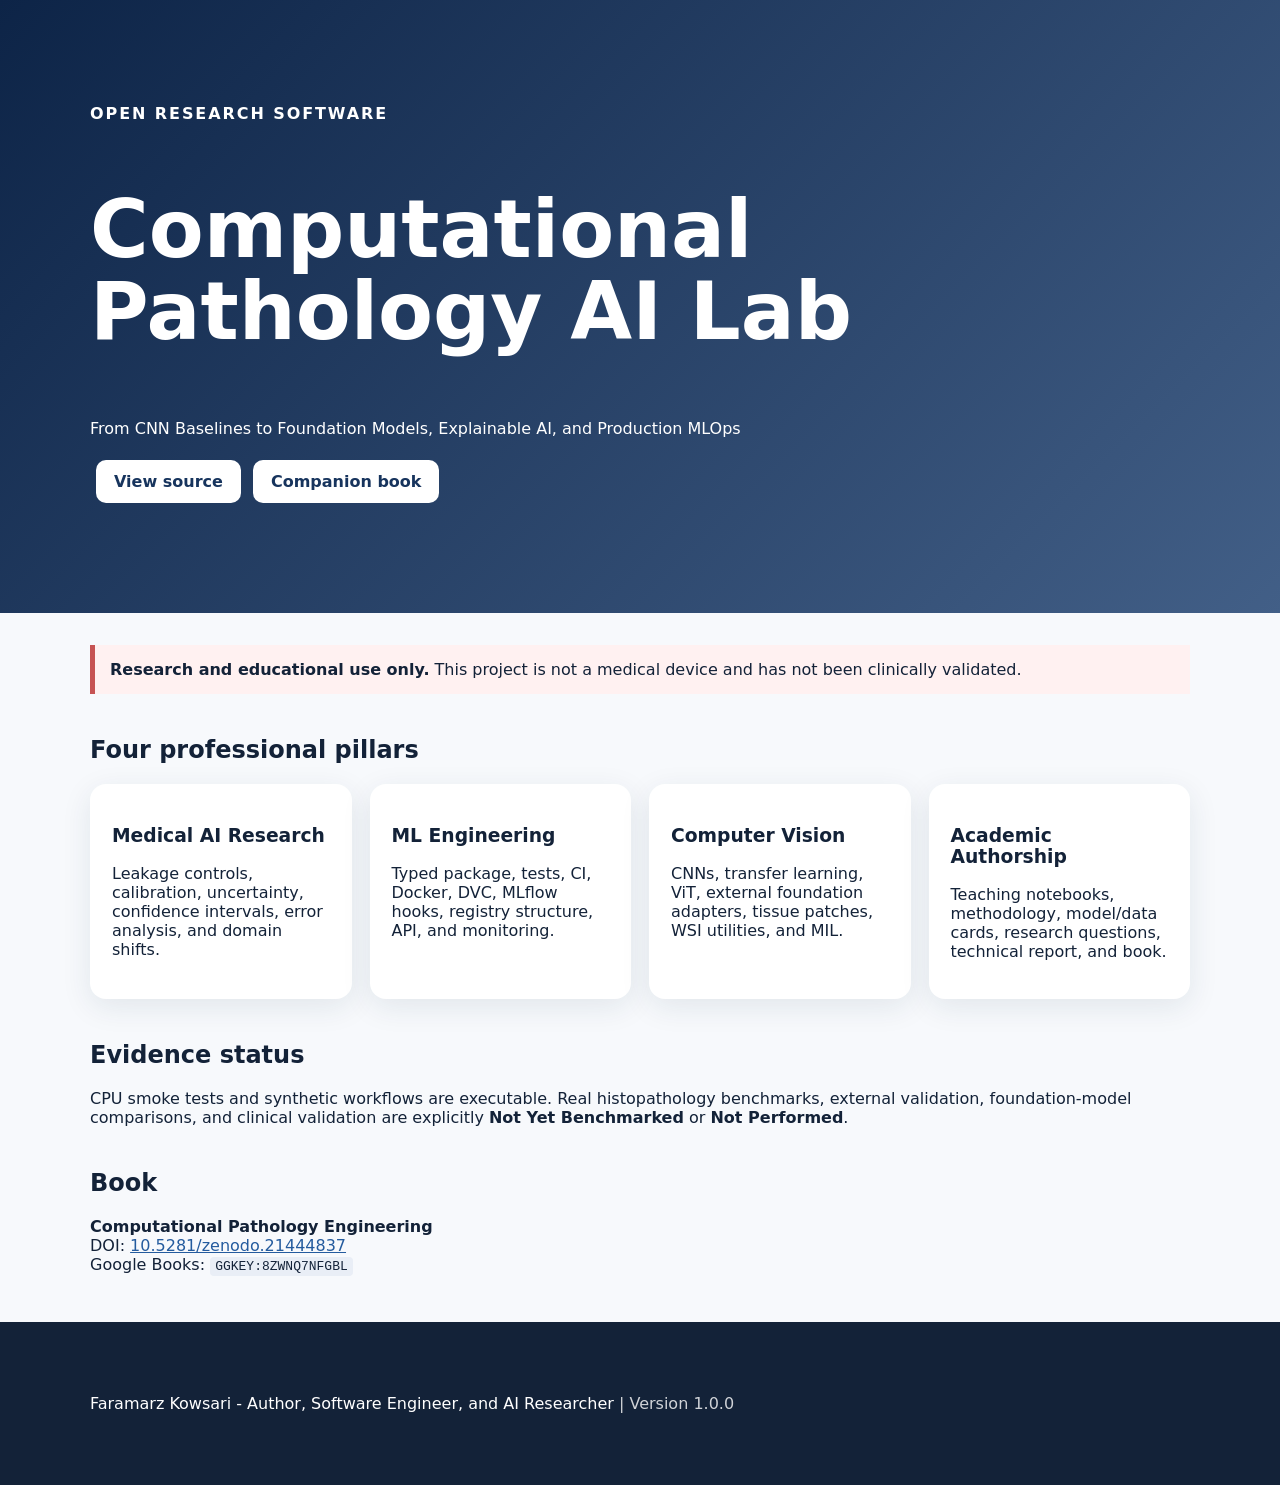
==== index.html @ 9e193495 "Transform project into Computational Pathology AI Lab v1.0.0 Rebuild the original CU Boulder cancer " ====
<!doctype html><html lang="en"><head>
<meta charset="utf-8"><meta name="viewport" content="width=device-width,initial-scale=1">
<title>Computational Pathology AI Lab | Faramarz Kowsari</title>
<meta name="description" content="Production-oriented computational pathology research platform: CNNs, transformers, foundation adapters, whole-slide MIL, explainable AI, uncertainty, MLOps, API, and academic documentation.">
<link rel="canonical" href="https://FaramarzKowsari.github.io/computational-pathology-ai-lab/">
<meta property="og:title" content="Computational Pathology AI Lab"><meta property="og:description" content="From CNN baselines to foundation models, explainable AI, and production MLOps."><meta property="og:type" content="website"><meta property="og:url" content="https://FaramarzKowsari.github.io/computational-pathology-ai-lab/"><meta property="og:image" content="https://FaramarzKowsari.github.io/computational-pathology-ai-lab/assets/social-preview.png">
<meta name="twitter:card" content="summary_large_image"><meta name="twitter:title" content="Computational Pathology AI Lab"><meta name="twitter:description" content="Research, engineering, computer vision, MLOps, and technical authorship in one reproducible platform.">
<link rel="stylesheet" href="style.css">
<script type="application/ld+json">{
"@context":"https://schema.org","@type":"SoftwareSourceCode","name":"Computational Pathology AI Lab","description":"Production-oriented computational pathology research platform for cancer detection, explainable AI, uncertainty, whole-slide learning, and MLOps.","codeRepository":"https://github.com/FaramarzKowsari/computational-pathology-ai-lab","programmingLanguage":"Python","license":"https://opensource.org/licenses/MIT","version":"1.0.0","author":{"@type":"Person","name":"Faramarz Kowsari","sameAs":["https://orcid.org/0000-0003-1692-0453","https://github.com/FaramarzKowsari","https://www.linkedin.com/in/faramarzkowsari/"]},"isBasedOn":{"@type":"CreativeWork","name":"Deep Learning Cancer Detection - University of Colorado Boulder project"},"citation":{"@type":"Book","name":"Computational Pathology Engineering","identifier":["https://doi.org/10.5281/zenodo.21444837","GGKEY:8ZWNQ7NFGBL"]}}
</script>
<script type="application/ld+json">{"@context":"https://schema.org","@type":"Book","name":"Computational Pathology Engineering","alternativeHeadline":"From Histology Patches and CNNs to Whole-Slide Foundation Models, Explainable AI, and Production MLOps","author":{"@type":"Person","name":"Faramarz Kowsari"},"identifier":["https://doi.org/10.5281/zenodo.21444837","GGKEY:8ZWNQ7NFGBL"],"url":"book.html"}</script>
</head><body>
<section class="hero"><div class="wrap"><div class="eyebrow">Open research software</div><h1>Computational Pathology AI Lab</h1><p>From CNN Baselines to Foundation Models, Explainable AI, and Production MLOps</p><a class="button" href="https://github.com/FaramarzKowsari/computational-pathology-ai-lab">View source</a><a class="button" href="book.html">Companion book</a></div></section>
<main class="wrap"><div class="notice"><strong>Research and educational use only.</strong> This project is not a medical device and has not been clinically validated.</div>
<h2>Four professional pillars</h2><div class="grid"><div class="card"><h3>Medical AI Research</h3><p>Leakage controls, calibration, uncertainty, confidence intervals, error analysis, and domain shifts.</p></div><div class="card"><h3>ML Engineering</h3><p>Typed package, tests, CI, Docker, DVC, MLflow hooks, registry structure, API, and monitoring.</p></div><div class="card"><h3>Computer Vision</h3><p>CNNs, transfer learning, ViT, external foundation adapters, tissue patches, WSI utilities, and MIL.</p></div><div class="card"><h3>Academic Authorship</h3><p>Teaching notebooks, methodology, model/data cards, research questions, technical report, and book.</p></div></div>
<h2>Evidence status</h2><p>CPU smoke tests and synthetic workflows are executable. Real histopathology benchmarks, external validation, foundation-model comparisons, and clinical validation are explicitly <strong>Not Yet Benchmarked</strong> or <strong>Not Performed</strong>.</p>
<h2>Book</h2><p><strong>Computational Pathology Engineering</strong><br>DOI: <a href="https://doi.org/10.5281/zenodo.21444837">10.5281/zenodo.21444837</a><br>Google Books: <code>GGKEY:8ZWNQ7NFGBL</code></p>
</main><footer class="dark"><div class="wrap">Faramarz Kowsari - Author, Software Engineer, and AI Researcher <span class="meta">| Version 1.0.0</span></div></footer></body></html>
---- style.css ----
:root{font-family:Inter,system-ui,sans-serif;color:#132238;background:#f7f9fc}body{margin:0}.wrap{max-width:1100px;margin:auto;padding:32px}.hero{background:linear-gradient(135deg,#0d2447,#425f87);color:white;padding:72px 0}.eyebrow{text-transform:uppercase;letter-spacing:.12em;font-weight:700}.grid{display:grid;grid-template-columns:repeat(auto-fit,minmax(220px,1fr));gap:18px}.card{background:white;padding:22px;border-radius:16px;box-shadow:0 8px 30px #18304b18}.button{display:inline-block;padding:12px 18px;background:#fff;color:#17345d;border-radius:10px;text-decoration:none;font-weight:700;margin:6px}.dark{background:#132238;color:#fff;padding:40px 0}a{color:#245b9e}code{background:#e9eef6;padding:2px 5px;border-radius:4px}.notice{border-left:5px solid #c65353;padding:15px;background:#fff1f1}footer{padding:30px 0}.meta{opacity:.8}h1{font-size:clamp(2.4rem,7vw,5rem);line-height:1.02}h2{margin-top:42px}
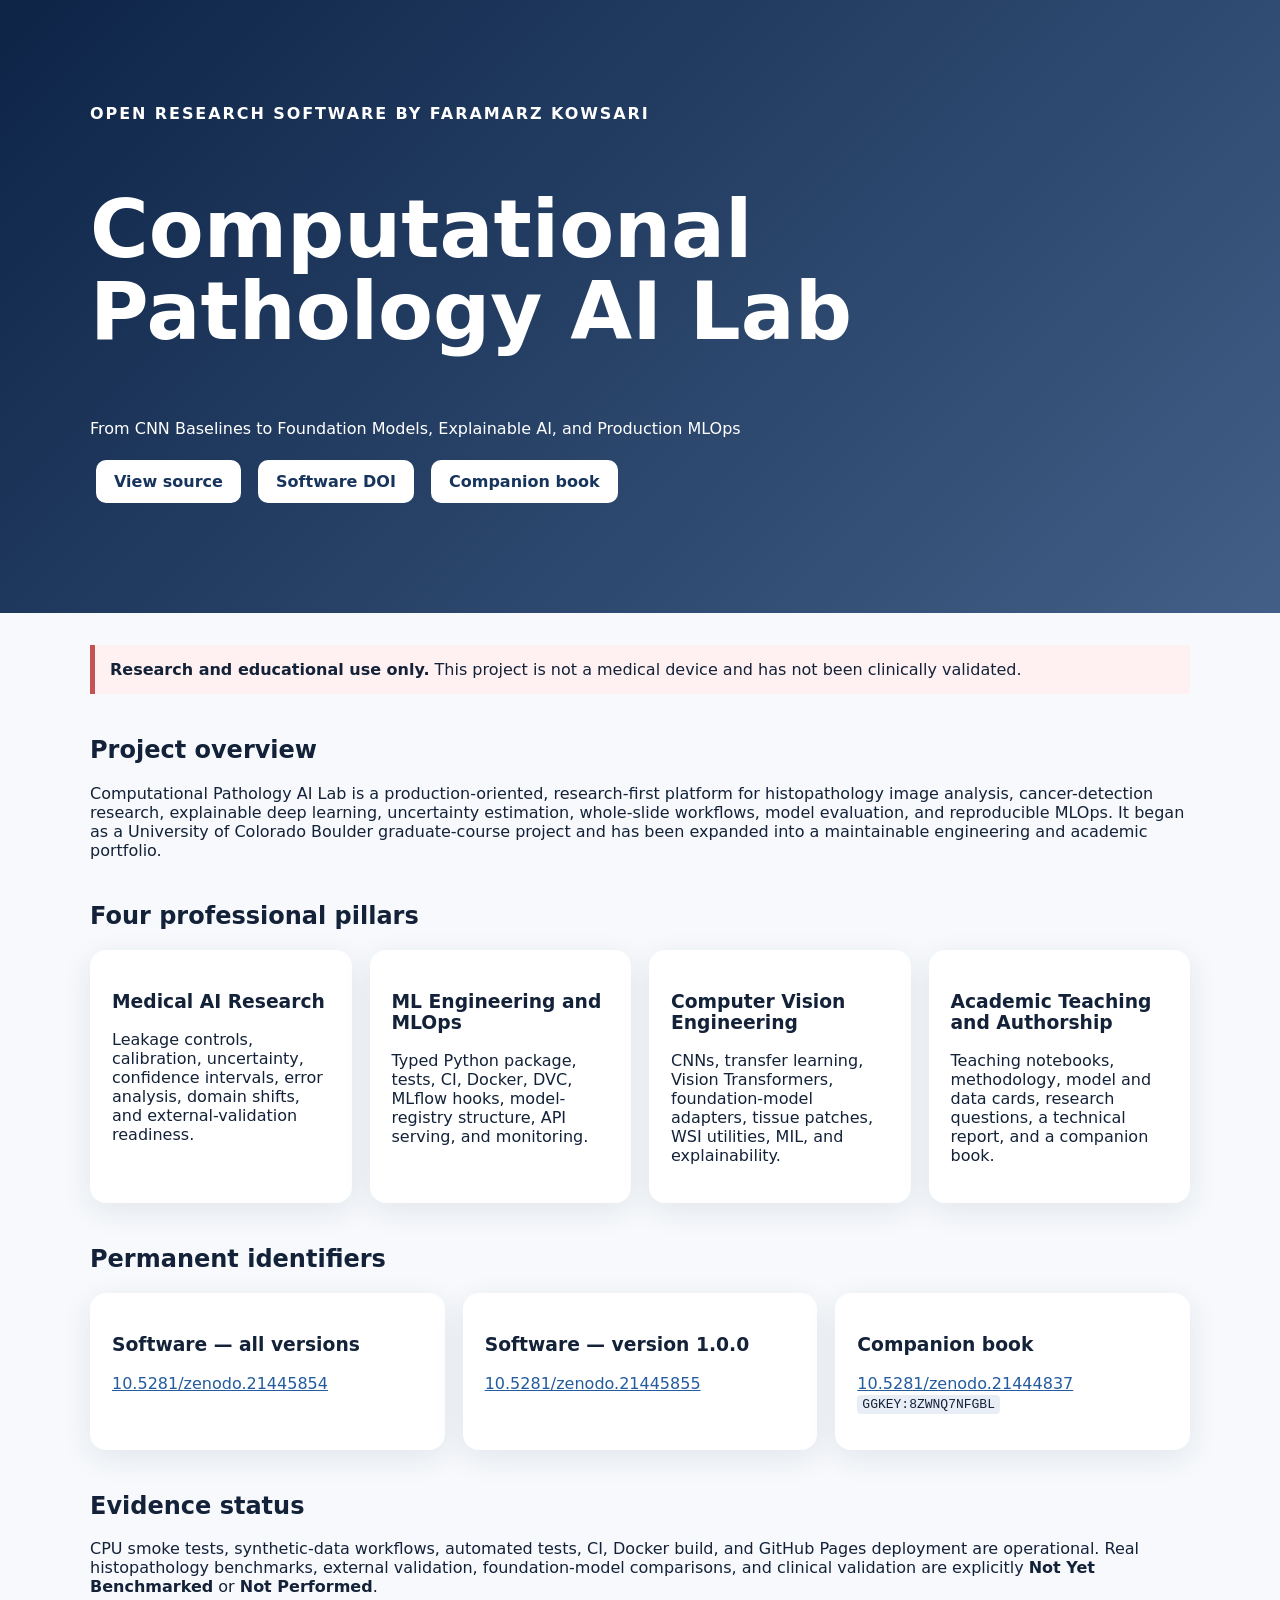
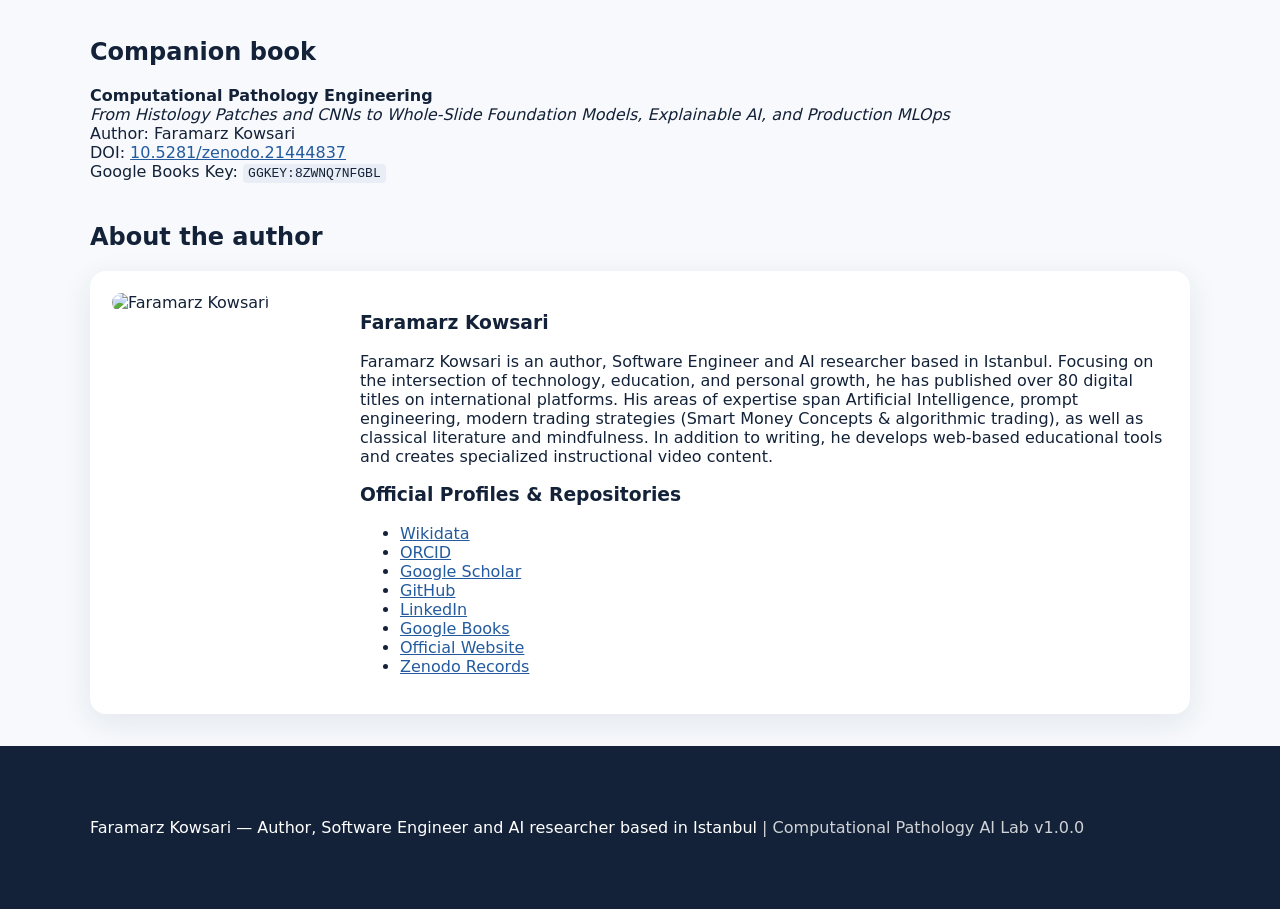
==== commit d1e52939: "Add permanent DOIs and unified author entity metadata Update README and GitHub Pages with the Zenodo" ====
--- a/index.html
+++ b/index.html
@@ -1,19 +1,121 @@
-<!doctype html><html lang="en"><head>
-<meta charset="utf-8"><meta name="viewport" content="width=device-width,initial-scale=1">
-<title>Computational Pathology AI Lab | Faramarz Kowsari</title>
-<meta name="description" content="Production-oriented computational pathology research platform: CNNs, transformers, foundation adapters, whole-slide MIL, explainable AI, uncertainty, MLOps, API, and academic documentation.">
-<link rel="canonical" href="https://FaramarzKowsari.github.io/computational-pathology-ai-lab/">
-<meta property="og:title" content="Computational Pathology AI Lab"><meta property="og:description" content="From CNN baselines to foundation models, explainable AI, and production MLOps."><meta property="og:type" content="website"><meta property="og:url" content="https://FaramarzKowsari.github.io/computational-pathology-ai-lab/"><meta property="og:image" content="https://FaramarzKowsari.github.io/computational-pathology-ai-lab/assets/social-preview.png">
-<meta name="twitter:card" content="summary_large_image"><meta name="twitter:title" content="Computational Pathology AI Lab"><meta name="twitter:description" content="Research, engineering, computer vision, MLOps, and technical authorship in one reproducible platform.">
-<link rel="stylesheet" href="style.css">
-<script type="application/ld+json">{
-"@context":"https://schema.org","@type":"SoftwareSourceCode","name":"Computational Pathology AI Lab","description":"Production-oriented computational pathology research platform for cancer detection, explainable AI, uncertainty, whole-slide learning, and MLOps.","codeRepository":"https://github.com/FaramarzKowsari/computational-pathology-ai-lab","programmingLanguage":"Python","license":"https://opensource.org/licenses/MIT","version":"1.0.0","author":{"@type":"Person","name":"Faramarz Kowsari","sameAs":["https://orcid.org/0000-0003-1692-0453","https://github.com/FaramarzKowsari","https://www.linkedin.com/in/faramarzkowsari/"]},"isBasedOn":{"@type":"CreativeWork","name":"Deep Learning Cancer Detection - University of Colorado Boulder project"},"citation":{"@type":"Book","name":"Computational Pathology Engineering","identifier":["https://doi.org/10.5281/zenodo.21444837","GGKEY:8ZWNQ7NFGBL"]}}
-</script>
-<script type="application/ld+json">{"@context":"https://schema.org","@type":"Book","name":"Computational Pathology Engineering","alternativeHeadline":"From Histology Patches and CNNs to Whole-Slide Foundation Models, Explainable AI, and Production MLOps","author":{"@type":"Person","name":"Faramarz Kowsari"},"identifier":["https://doi.org/10.5281/zenodo.21444837","GGKEY:8ZWNQ7NFGBL"],"url":"book.html"}</script>
-</head><body>
-<section class="hero"><div class="wrap"><div class="eyebrow">Open research software</div><h1>Computational Pathology AI Lab</h1><p>From CNN Baselines to Foundation Models, Explainable AI, and Production MLOps</p><a class="button" href="https://github.com/FaramarzKowsari/computational-pathology-ai-lab">View source</a><a class="button" href="book.html">Companion book</a></div></section>
-<main class="wrap"><div class="notice"><strong>Research and educational use only.</strong> This project is not a medical device and has not been clinically validated.</div>
-<h2>Four professional pillars</h2><div class="grid"><div class="card"><h3>Medical AI Research</h3><p>Leakage controls, calibration, uncertainty, confidence intervals, error analysis, and domain shifts.</p></div><div class="card"><h3>ML Engineering</h3><p>Typed package, tests, CI, Docker, DVC, MLflow hooks, registry structure, API, and monitoring.</p></div><div class="card"><h3>Computer Vision</h3><p>CNNs, transfer learning, ViT, external foundation adapters, tissue patches, WSI utilities, and MIL.</p></div><div class="card"><h3>Academic Authorship</h3><p>Teaching notebooks, methodology, model/data cards, research questions, technical report, and book.</p></div></div>
-<h2>Evidence status</h2><p>CPU smoke tests and synthetic workflows are executable. Real histopathology benchmarks, external validation, foundation-model comparisons, and clinical validation are explicitly <strong>Not Yet Benchmarked</strong> or <strong>Not Performed</strong>.</p>
-<h2>Book</h2><p><strong>Computational Pathology Engineering</strong><br>DOI: <a href="https://doi.org/10.5281/zenodo.21444837">10.5281/zenodo.21444837</a><br>Google Books: <code>GGKEY:8ZWNQ7NFGBL</code></p>
-</main><footer class="dark"><div class="wrap">Faramarz Kowsari - Author, Software Engineer, and AI Researcher <span class="meta">| Version 1.0.0</span></div></footer></body></html>
+<!doctype html>
+<html lang="en">
+<head>
+  <meta charset="utf-8">
+  <meta name="viewport" content="width=device-width,initial-scale=1">
+  <title>Computational Pathology AI Lab | Faramarz Kowsari</title>
+  <meta name="description" content="Computational Pathology AI Lab by Faramarz Kowsari: cancer detection, deep learning, explainable AI, whole-slide imaging, foundation-model adapters, and reproducible MLOps.">
+  <meta name="author" content="Faramarz Kowsari">
+  <meta name="robots" content="index,follow,max-image-preview:large">
+  <meta name="theme-color" content="#0d2447">
+  <link rel="canonical" href="https://faramarzkowsari.github.io/computational-pathology-ai-lab/">
+  <link rel="author" href="https://faramarzkowsari.github.io/">
+  <meta property="og:site_name" content="Faramarz Kowsari — Official Website">
+  <meta property="og:title" content="Computational Pathology AI Lab">
+  <meta property="og:description" content="From CNN baselines to foundation models, explainable AI, and production MLOps.">
+  <meta property="og:type" content="website">
+  <meta property="og:url" content="https://faramarzkowsari.github.io/computational-pathology-ai-lab/">
+  <meta property="og:image" content="https://faramarzkowsari.github.io/computational-pathology-ai-lab/assets/social-preview.png">
+  <meta property="og:image:alt" content="Computational Pathology AI Lab by Faramarz Kowsari">
+  <meta name="twitter:card" content="summary_large_image">
+  <meta name="twitter:title" content="Computational Pathology AI Lab">
+  <meta name="twitter:description" content="Medical AI research, computer vision, MLOps, and academic technical authorship in one reproducible platform.">
+  <meta name="twitter:image" content="https://faramarzkowsari.github.io/computational-pathology-ai-lab/assets/social-preview.png">
+  <link rel="stylesheet" href="style.css">
+  <script type="application/ld+json">{"@context":"https://schema.org","@graph":[{"@type":"Person","@id":"https://faramarzkowsari.github.io/#faramarz-kowsari","name":"Faramarz Kowsari","alternateName":"FaramarzKowsari","description":"Faramarz Kowsari is an author, Software Engineer and AI researcher based in Istanbul. Focusing on the intersection of technology, education, and personal growth, he has published over 80 digital titles on international platforms. His areas of expertise span Artificial Intelligence, prompt engineering, modern trading strategies (Smart Money Concepts & algorithmic trading), as well as classical literature and mindfulness. In addition to writing, he develops web-based educational tools and creates specialized instructional video content.","image":"https://avatars.githubusercontent.com/u/105053743?v=4","url":"https://faramarzkowsari.github.io/","jobTitle":["Author","Software Engineer","AI Researcher"],"homeLocation":{"@type":"Place","name":"Istanbul, Türkiye"},"identifier":[{"@type":"PropertyValue","propertyID":"ORCID","value":"0000-0003-1692-0453"},{"@type":"PropertyValue","propertyID":"Wikidata","value":"Q140389378"}],"sameAs":["https://www.wikidata.org/wiki/Q140389378","https://orcid.org/0000-0003-1692-0453","https://scholar.google.com/citations?user=G7tP5WMAAAAJ&hl=en","https://github.com/FaramarzKowsari","https://www.linkedin.com/in/faramarzkowsari","https://play.google.com/store/search?q=Faramarz_Kowsari&c=books","https://zenodo.org/search?q=creators.orcid%3A%220000-0003-1692-0453%22&l=list&p=1&s=10&sort=bestmatch"]},{"@type":"WebSite","@id":"https://faramarzkowsari.github.io/#website","url":"https://faramarzkowsari.github.io/","name":"Faramarz Kowsari — Official Website","publisher":{"@id":"https://faramarzkowsari.github.io/#faramarz-kowsari"}},{"@type":"WebPage","@id":"https://faramarzkowsari.github.io/computational-pathology-ai-lab/#webpage","url":"https://faramarzkowsari.github.io/computational-pathology-ai-lab/","name":"Computational Pathology AI Lab | Faramarz Kowsari","description":"Production-oriented computational pathology research platform for cancer detection, explainable AI, uncertainty, whole-slide learning, and reproducible MLOps.","isPartOf":{"@id":"https://faramarzkowsari.github.io/#website"},"about":[{"@id":"https://faramarzkowsari.github.io/#faramarz-kowsari"},{"@id":"https://faramarzkowsari.github.io/computational-pathology-ai-lab/#software"}],"mainEntity":{"@id":"https://faramarzkowsari.github.io/computational-pathology-ai-lab/#software"},"author":{"@id":"https://faramarzkowsari.github.io/#faramarz-kowsari"}},{"@type":"SoftwareSourceCode","@id":"https://faramarzkowsari.github.io/computational-pathology-ai-lab/#software","name":"Computational Pathology AI Lab","alternateName":"computational-pathology-ai-lab","description":"A production-oriented, research-first platform for computational pathology, cancer detection, deep learning, explainable AI, uncertainty estimation, whole-slide imaging, foundation-model adapters, and MLOps.","url":"https://faramarzkowsari.github.io/computational-pathology-ai-lab/","codeRepository":"https://github.com/FaramarzKowsari/computational-pathology-ai-lab","downloadUrl":"https://github.com/FaramarzKowsari/computational-pathology-ai-lab/releases/tag/v1.0.0","programmingLanguage":"Python","runtimePlatform":"Python 3.11+","version":"1.0.0","datePublished":"2026-07-19","license":"https://opensource.org/licenses/MIT","author":{"@id":"https://faramarzkowsari.github.io/#faramarz-kowsari"},"creator":{"@id":"https://faramarzkowsari.github.io/#faramarz-kowsari"},"identifier":[{"@type":"PropertyValue","propertyID":"Zenodo Concept DOI","value":"10.5281/zenodo.21445854","url":"https://doi.org/10.5281/zenodo.21445854"},{"@type":"PropertyValue","propertyID":"Zenodo Version DOI","value":"10.5281/zenodo.21445855","url":"https://doi.org/10.5281/zenodo.21445855"}],"sameAs":["https://github.com/FaramarzKowsari/computational-pathology-ai-lab","https://doi.org/10.5281/zenodo.21445854","https://doi.org/10.5281/zenodo.21445855"],"isBasedOn":{"@type":"CreativeWork","name":"Deep Learning Cancer Detection — University of Colorado Boulder graduate-course project"},"citation":{"@id":"https://faramarzkowsari.github.io/computational-pathology-ai-lab/#book"}},{"@type":"Book","@id":"https://faramarzkowsari.github.io/computational-pathology-ai-lab/#book","name":"Computational Pathology Engineering","alternativeHeadline":"From Histology Patches and CNNs to Whole-Slide Foundation Models, Explainable AI, and Production MLOps","author":{"@id":"https://faramarzkowsari.github.io/#faramarz-kowsari"},"url":"https://faramarzkowsari.github.io/computational-pathology-ai-lab/book.html","identifier":[{"@type":"PropertyValue","propertyID":"DOI","value":"10.5281/zenodo.21444837","url":"https://doi.org/10.5281/zenodo.21444837"},{"@type":"PropertyValue","propertyID":"Google Books Key","value":"GGKEY:8ZWNQ7NFGBL"}],"sameAs":["https://doi.org/10.5281/zenodo.21444837"]}]}</script>
+</head>
+<body>
+  <section class="hero">
+    <div class="wrap">
+      <div class="eyebrow">Open research software by Faramarz Kowsari</div>
+      <h1>Computational Pathology AI Lab</h1>
+      <p>From CNN Baselines to Foundation Models, Explainable AI, and Production MLOps</p>
+      <a class="button" href="https://github.com/FaramarzKowsari/computational-pathology-ai-lab">View source</a>
+      <a class="button" href="https://doi.org/10.5281/zenodo.21445854">Software DOI</a>
+      <a class="button" href="book.html">Companion book</a>
+    </div>
+  </section>
+
+  <main class="wrap">
+    <div class="notice">
+      <strong>Research and educational use only.</strong>
+      This project is not a medical device and has not been clinically validated.
+    </div>
+
+    <h2>Project overview</h2>
+    <p>
+      Computational Pathology AI Lab is a production-oriented, research-first platform for
+      histopathology image analysis, cancer-detection research, explainable deep learning,
+      uncertainty estimation, whole-slide workflows, model evaluation, and reproducible MLOps.
+      It began as a University of Colorado Boulder graduate-course project and has been expanded
+      into a maintainable engineering and academic portfolio.
+    </p>
+
+    <h2>Four professional pillars</h2>
+    <div class="grid">
+      <div class="card"><h3>Medical AI Research</h3><p>Leakage controls, calibration, uncertainty, confidence intervals, error analysis, domain shifts, and external-validation readiness.</p></div>
+      <div class="card"><h3>ML Engineering and MLOps</h3><p>Typed Python package, tests, CI, Docker, DVC, MLflow hooks, model-registry structure, API serving, and monitoring.</p></div>
+      <div class="card"><h3>Computer Vision Engineering</h3><p>CNNs, transfer learning, Vision Transformers, foundation-model adapters, tissue patches, WSI utilities, MIL, and explainability.</p></div>
+      <div class="card"><h3>Academic Teaching and Authorship</h3><p>Teaching notebooks, methodology, model and data cards, research questions, a technical report, and a companion book.</p></div>
+    </div>
+
+    <h2>Permanent identifiers</h2>
+    <div class="grid">
+      <div class="card"><h3>Software — all versions</h3><p><a href="https://doi.org/10.5281/zenodo.21445854">10.5281/zenodo.21445854</a></p></div>
+      <div class="card"><h3>Software — version 1.0.0</h3><p><a href="https://doi.org/10.5281/zenodo.21445855">10.5281/zenodo.21445855</a></p></div>
+      <div class="card"><h3>Companion book</h3><p><a href="https://doi.org/10.5281/zenodo.21444837">10.5281/zenodo.21444837</a><br><code>GGKEY:8ZWNQ7NFGBL</code></p></div>
+    </div>
+
+    <h2>Evidence status</h2>
+    <p>
+      CPU smoke tests, synthetic-data workflows, automated tests, CI, Docker build, and GitHub
+      Pages deployment are operational. Real histopathology benchmarks, external validation,
+      foundation-model comparisons, and clinical validation are explicitly
+      <strong>Not Yet Benchmarked</strong> or <strong>Not Performed</strong>.
+    </p>
+
+    <h2>Companion book</h2>
+    <p>
+      <strong>Computational Pathology Engineering</strong><br>
+      <em>From Histology Patches and CNNs to Whole-Slide Foundation Models, Explainable AI, and Production MLOps</em><br>
+      Author: Faramarz Kowsari<br>
+      DOI: <a href="https://doi.org/10.5281/zenodo.21444837">10.5281/zenodo.21444837</a><br>
+      Google Books Key: <code>GGKEY:8ZWNQ7NFGBL</code>
+    </p>
+
+    <h2>About the author</h2>
+    <div class="card" style="display:grid;grid-template-columns:minmax(160px,220px) 1fr;gap:28px;align-items:start">
+      <div>
+        <img src="https://avatars.githubusercontent.com/u/105053743?v=4"
+             alt="Faramarz Kowsari"
+             width="220"
+             height="220"
+             loading="lazy"
+             style="width:100%;height:auto;border-radius:18px">
+      </div>
+      <div>
+        <h3>Faramarz Kowsari</h3>
+        <p>Faramarz Kowsari is an author, Software Engineer and AI researcher based in Istanbul. Focusing on the intersection of technology, education, and personal growth, he has published over 80 digital titles on international platforms. His areas of expertise span Artificial Intelligence, prompt engineering, modern trading strategies (Smart Money Concepts &amp; algorithmic trading), as well as classical literature and mindfulness. In addition to writing, he develops web-based educational tools and creates specialized instructional video content.</p>
+        <h3>Official Profiles &amp; Repositories</h3>
+        <ul>
+          <li><a href="https://www.wikidata.org/wiki/Q140389378">Wikidata</a></li>
+          <li><a href="https://orcid.org/0000-0003-1692-0453">ORCID</a></li>
+          <li><a href="https://scholar.google.com/citations?user=G7tP5WMAAAAJ&amp;hl=en">Google Scholar</a></li>
+          <li><a href="https://github.com/FaramarzKowsari">GitHub</a></li>
+          <li><a href="https://www.linkedin.com/in/faramarzkowsari">LinkedIn</a></li>
+          <li><a href="https://play.google.com/store/search?q=Faramarz_Kowsari&amp;c=books">Google Books</a></li>
+          <li><a href="https://faramarzkowsari.github.io/">Official Website</a></li>
+          <li><a href="https://zenodo.org/search?q=creators.orcid%3A%220000-0003-1692-0453%22&amp;l=list&amp;p=1&amp;s=10&amp;sort=bestmatch">Zenodo Records</a></li>
+        </ul>
+      </div>
+    </div>
+  </main>
+
+  <footer class="dark">
+    <div class="wrap">
+      Faramarz Kowsari — Author, Software Engineer and AI researcher based in Istanbul
+      <span class="meta"> | Computational Pathology AI Lab v1.0.0</span>
+    </div>
+  </footer>
+</body>
+</html>
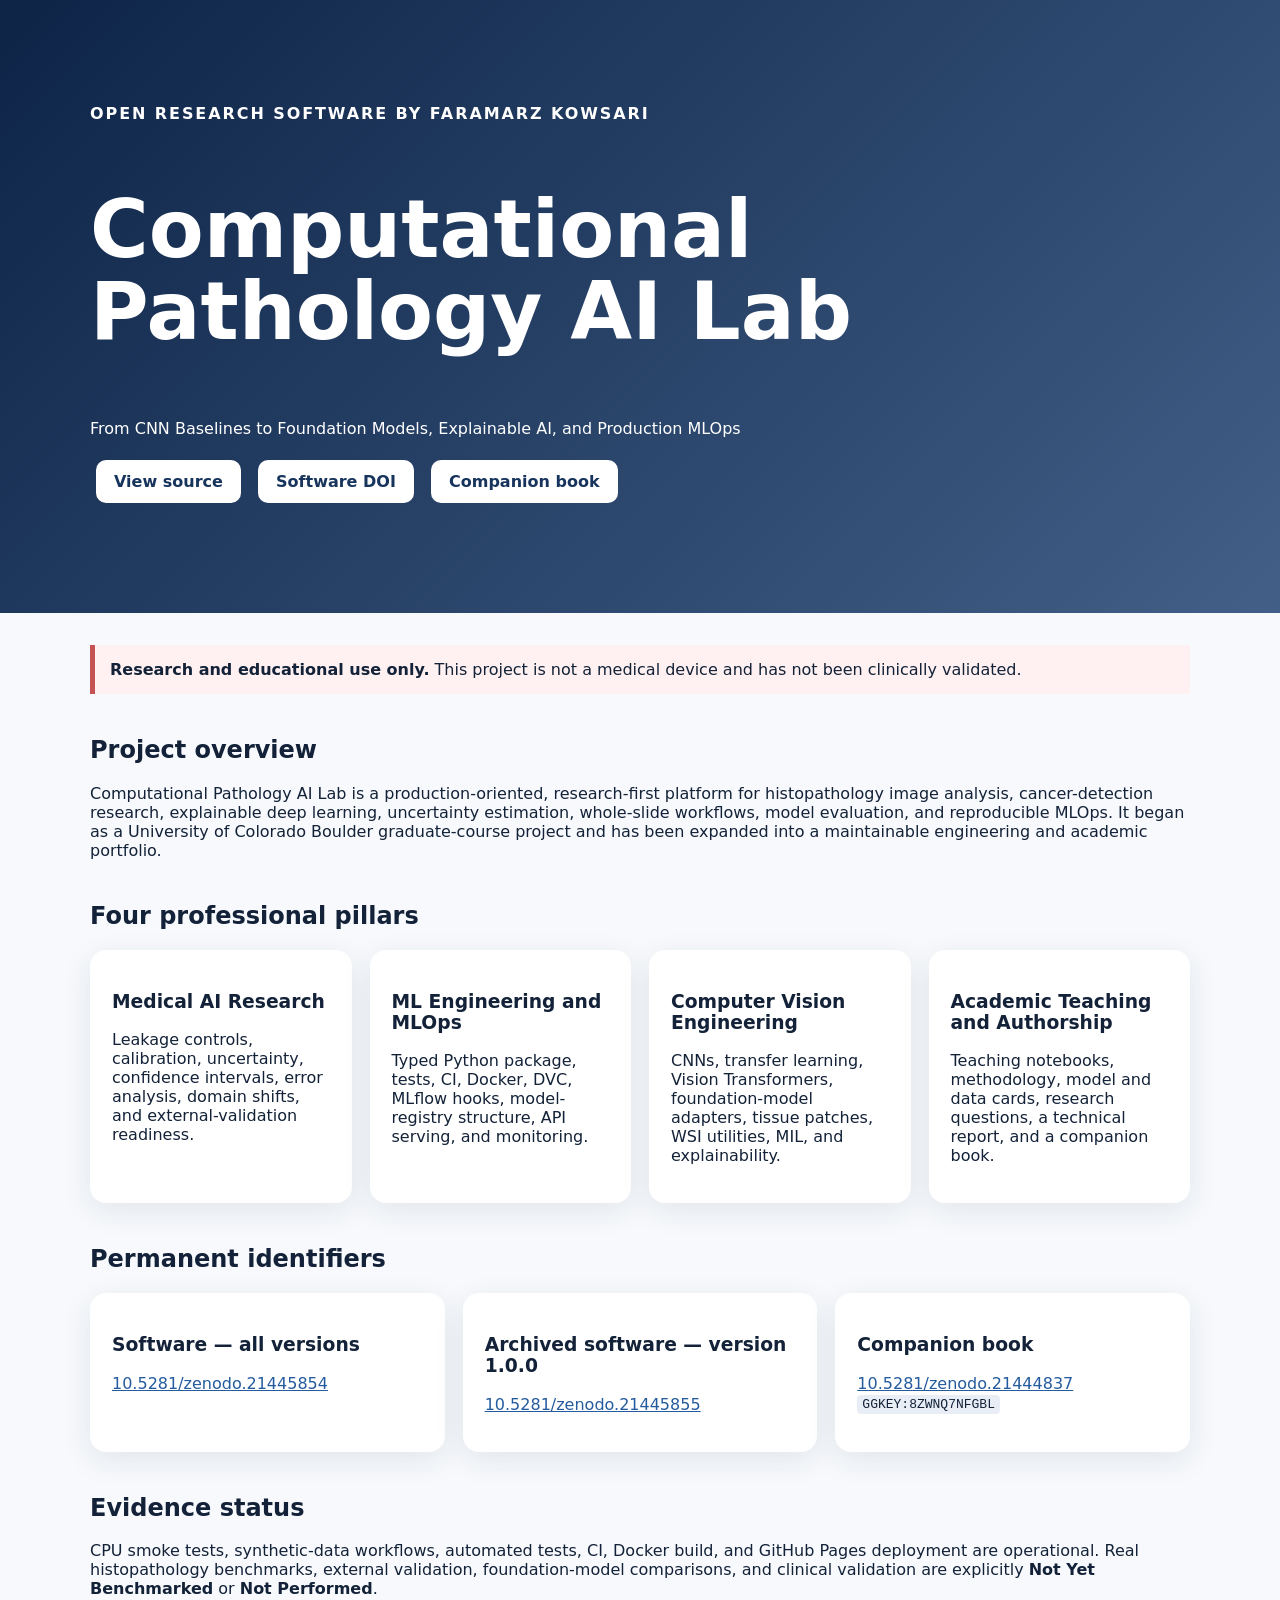
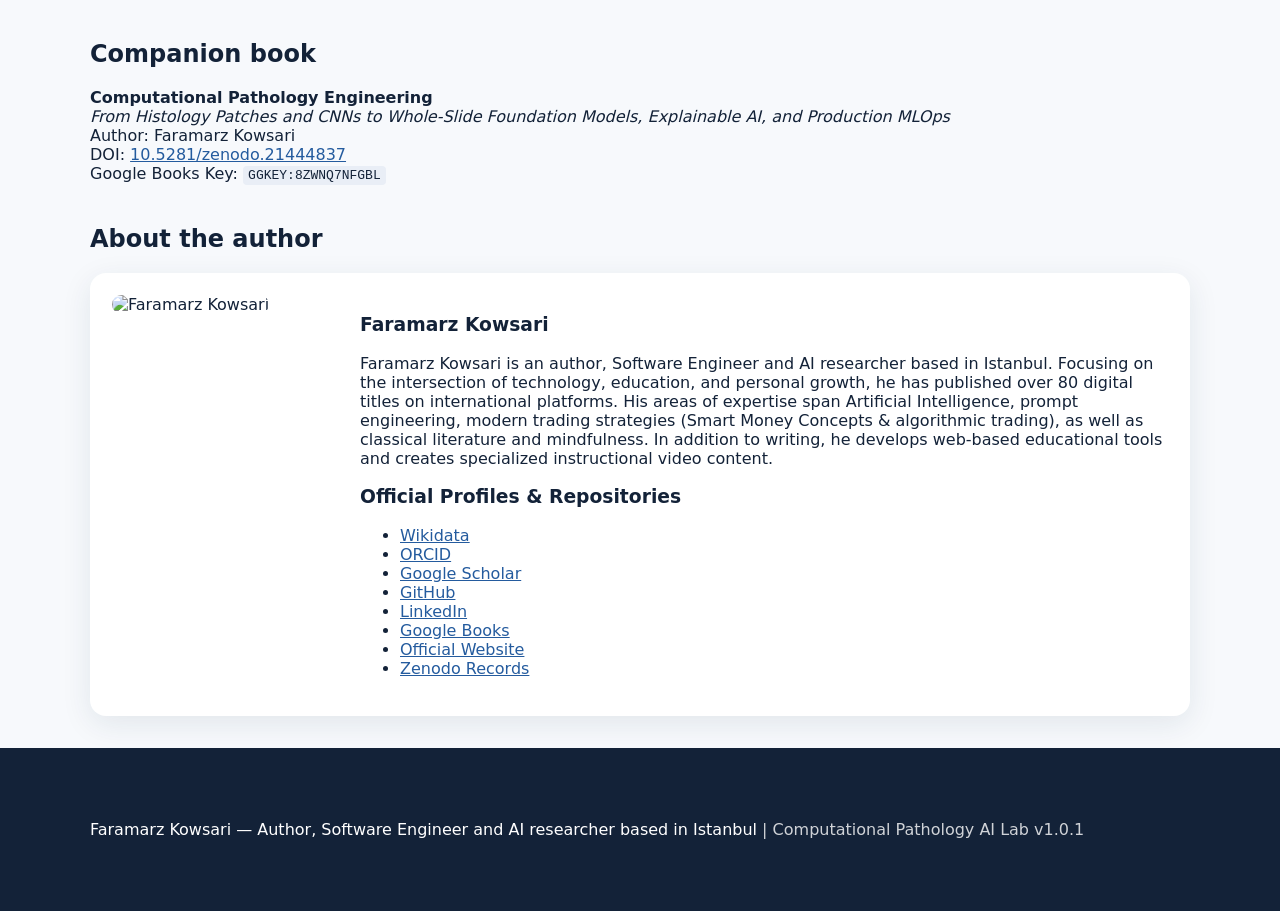
==== commit 0dcf6491: "Prepare metadata and citations for v1.0.1 Synchronize version metadata, Zenodo concept DOI, archived" ====
--- a/index.html
+++ b/index.html
@@ -22,7 +22,7 @@
   <meta name="twitter:description" content="Medical AI research, computer vision, MLOps, and academic technical authorship in one reproducible platform.">
   <meta name="twitter:image" content="https://faramarzkowsari.github.io/computational-pathology-ai-lab/assets/social-preview.png">
   <link rel="stylesheet" href="style.css">
-  <script type="application/ld+json">{"@context":"https://schema.org","@graph":[{"@type":"Person","@id":"https://faramarzkowsari.github.io/#faramarz-kowsari","name":"Faramarz Kowsari","alternateName":"FaramarzKowsari","description":"Faramarz Kowsari is an author, Software Engineer and AI researcher based in Istanbul. Focusing on the intersection of technology, education, and personal growth, he has published over 80 digital titles on international platforms. His areas of expertise span Artificial Intelligence, prompt engineering, modern trading strategies (Smart Money Concepts & algorithmic trading), as well as classical literature and mindfulness. In addition to writing, he develops web-based educational tools and creates specialized instructional video content.","image":"https://avatars.githubusercontent.com/u/105053743?v=4","url":"https://faramarzkowsari.github.io/","jobTitle":["Author","Software Engineer","AI Researcher"],"homeLocation":{"@type":"Place","name":"Istanbul, Türkiye"},"identifier":[{"@type":"PropertyValue","propertyID":"ORCID","value":"0000-0003-1692-0453"},{"@type":"PropertyValue","propertyID":"Wikidata","value":"Q140389378"}],"sameAs":["https://www.wikidata.org/wiki/Q140389378","https://orcid.org/0000-0003-1692-0453","https://scholar.google.com/citations?user=G7tP5WMAAAAJ&hl=en","https://github.com/FaramarzKowsari","https://www.linkedin.com/in/faramarzkowsari","https://play.google.com/store/search?q=Faramarz_Kowsari&c=books","https://zenodo.org/search?q=creators.orcid%3A%220000-0003-1692-0453%22&l=list&p=1&s=10&sort=bestmatch"]},{"@type":"WebSite","@id":"https://faramarzkowsari.github.io/#website","url":"https://faramarzkowsari.github.io/","name":"Faramarz Kowsari — Official Website","publisher":{"@id":"https://faramarzkowsari.github.io/#faramarz-kowsari"}},{"@type":"WebPage","@id":"https://faramarzkowsari.github.io/computational-pathology-ai-lab/#webpage","url":"https://faramarzkowsari.github.io/computational-pathology-ai-lab/","name":"Computational Pathology AI Lab | Faramarz Kowsari","description":"Production-oriented computational pathology research platform for cancer detection, explainable AI, uncertainty, whole-slide learning, and reproducible MLOps.","isPartOf":{"@id":"https://faramarzkowsari.github.io/#website"},"about":[{"@id":"https://faramarzkowsari.github.io/#faramarz-kowsari"},{"@id":"https://faramarzkowsari.github.io/computational-pathology-ai-lab/#software"}],"mainEntity":{"@id":"https://faramarzkowsari.github.io/computational-pathology-ai-lab/#software"},"author":{"@id":"https://faramarzkowsari.github.io/#faramarz-kowsari"}},{"@type":"SoftwareSourceCode","@id":"https://faramarzkowsari.github.io/computational-pathology-ai-lab/#software","name":"Computational Pathology AI Lab","alternateName":"computational-pathology-ai-lab","description":"A production-oriented, research-first platform for computational pathology, cancer detection, deep learning, explainable AI, uncertainty estimation, whole-slide imaging, foundation-model adapters, and MLOps.","url":"https://faramarzkowsari.github.io/computational-pathology-ai-lab/","codeRepository":"https://github.com/FaramarzKowsari/computational-pathology-ai-lab","downloadUrl":"https://github.com/FaramarzKowsari/computational-pathology-ai-lab/releases/tag/v1.0.0","programmingLanguage":"Python","runtimePlatform":"Python 3.11+","version":"1.0.0","datePublished":"2026-07-19","license":"https://opensource.org/licenses/MIT","author":{"@id":"https://faramarzkowsari.github.io/#faramarz-kowsari"},"creator":{"@id":"https://faramarzkowsari.github.io/#faramarz-kowsari"},"identifier":[{"@type":"PropertyValue","propertyID":"Zenodo Concept DOI","value":"10.5281/zenodo.21445854","url":"https://doi.org/10.5281/zenodo.21445854"},{"@type":"PropertyValue","propertyID":"Zenodo Version DOI","value":"10.5281/zenodo.21445855","url":"https://doi.org/10.5281/zenodo.21445855"}],"sameAs":["https://github.com/FaramarzKowsari/computational-pathology-ai-lab","https://doi.org/10.5281/zenodo.21445854","https://doi.org/10.5281/zenodo.21445855"],"isBasedOn":{"@type":"CreativeWork","name":"Deep Learning Cancer Detection — University of Colorado Boulder graduate-course project"},"citation":{"@id":"https://faramarzkowsari.github.io/computational-pathology-ai-lab/#book"}},{"@type":"Book","@id":"https://faramarzkowsari.github.io/computational-pathology-ai-lab/#book","name":"Computational Pathology Engineering","alternativeHeadline":"From Histology Patches and CNNs to Whole-Slide Foundation Models, Explainable AI, and Production MLOps","author":{"@id":"https://faramarzkowsari.github.io/#faramarz-kowsari"},"url":"https://faramarzkowsari.github.io/computational-pathology-ai-lab/book.html","identifier":[{"@type":"PropertyValue","propertyID":"DOI","value":"10.5281/zenodo.21444837","url":"https://doi.org/10.5281/zenodo.21444837"},{"@type":"PropertyValue","propertyID":"Google Books Key","value":"GGKEY:8ZWNQ7NFGBL"}],"sameAs":["https://doi.org/10.5281/zenodo.21444837"]}]}</script>
+  <script type="application/ld+json">{"@context":"https://schema.org","@graph":[{"@type":"Person","@id":"https://faramarzkowsari.github.io/#faramarz-kowsari","name":"Faramarz Kowsari","alternateName":"FaramarzKowsari","description":"Faramarz Kowsari is an author, Software Engineer and AI researcher based in Istanbul. Focusing on the intersection of technology, education, and personal growth, he has published over 80 digital titles on international platforms. His areas of expertise span Artificial Intelligence, prompt engineering, modern trading strategies (Smart Money Concepts & algorithmic trading), as well as classical literature and mindfulness. In addition to writing, he develops web-based educational tools and creates specialized instructional video content.","image":"https://avatars.githubusercontent.com/u/105053743?v=4","url":"https://faramarzkowsari.github.io/","jobTitle":["Author","Software Engineer","AI Researcher"],"homeLocation":{"@type":"Place","name":"Istanbul, Türkiye"},"identifier":[{"@type":"PropertyValue","propertyID":"ORCID","value":"0000-0003-1692-0453"},{"@type":"PropertyValue","propertyID":"Wikidata","value":"Q140389378"}],"sameAs":["https://www.wikidata.org/wiki/Q140389378","https://orcid.org/0000-0003-1692-0453","https://scholar.google.com/citations?user=G7tP5WMAAAAJ&hl=en","https://github.com/FaramarzKowsari","https://www.linkedin.com/in/faramarzkowsari","https://play.google.com/store/search?q=Faramarz_Kowsari&c=books","https://zenodo.org/search?q=creators.orcid%3A%220000-0003-1692-0453%22&l=list&p=1&s=10&sort=bestmatch"]},{"@type":"WebSite","@id":"https://faramarzkowsari.github.io/#website","url":"https://faramarzkowsari.github.io/","name":"Faramarz Kowsari — Official Website","publisher":{"@id":"https://faramarzkowsari.github.io/#faramarz-kowsari"}},{"@type":"WebPage","@id":"https://faramarzkowsari.github.io/computational-pathology-ai-lab/#webpage","url":"https://faramarzkowsari.github.io/computational-pathology-ai-lab/","name":"Computational Pathology AI Lab | Faramarz Kowsari","description":"Production-oriented computational pathology research platform for cancer detection, explainable AI, uncertainty, whole-slide learning, and reproducible MLOps.","isPartOf":{"@id":"https://faramarzkowsari.github.io/#website"},"about":[{"@id":"https://faramarzkowsari.github.io/#faramarz-kowsari"},{"@id":"https://faramarzkowsari.github.io/computational-pathology-ai-lab/#software"}],"mainEntity":{"@id":"https://faramarzkowsari.github.io/computational-pathology-ai-lab/#software"},"author":{"@id":"https://faramarzkowsari.github.io/#faramarz-kowsari"}},{"@type":"SoftwareSourceCode","@id":"https://faramarzkowsari.github.io/computational-pathology-ai-lab/#software","name":"Computational Pathology AI Lab","alternateName":"computational-pathology-ai-lab","description":"A production-oriented, research-first platform for computational pathology, cancer detection, deep learning, explainable AI, uncertainty estimation, whole-slide imaging, foundation-model adapters, and MLOps.","url":"https://faramarzkowsari.github.io/computational-pathology-ai-lab/","codeRepository":"https://github.com/FaramarzKowsari/computational-pathology-ai-lab","downloadUrl":"https://github.com/FaramarzKowsari/computational-pathology-ai-lab/releases/tag/v1.0.0","programmingLanguage":"Python","runtimePlatform":"Python 3.11+","version":"1.0.1","datePublished":"2026-07-19","license":"https://opensource.org/licenses/MIT","author":{"@id":"https://faramarzkowsari.github.io/#faramarz-kowsari"},"creator":{"@id":"https://faramarzkowsari.github.io/#faramarz-kowsari"},"identifier":[{"@type":"PropertyValue","propertyID":"Zenodo Concept DOI","value":"10.5281/zenodo.21445854","url":"https://doi.org/10.5281/zenodo.21445854"},{"@type":"PropertyValue","propertyID":"Archived Zenodo Version DOI v1.0.0","value":"10.5281/zenodo.21445855","url":"https://doi.org/10.5281/zenodo.21445855"}],"sameAs":["https://github.com/FaramarzKowsari/computational-pathology-ai-lab","https://doi.org/10.5281/zenodo.21445854","https://doi.org/10.5281/zenodo.21445855"],"isBasedOn":{"@type":"CreativeWork","name":"Deep Learning Cancer Detection — University of Colorado Boulder graduate-course project"},"citation":{"@id":"https://faramarzkowsari.github.io/computational-pathology-ai-lab/#book"}},{"@type":"Book","@id":"https://faramarzkowsari.github.io/computational-pathology-ai-lab/#book","name":"Computational Pathology Engineering","alternativeHeadline":"From Histology Patches and CNNs to Whole-Slide Foundation Models, Explainable AI, and Production MLOps","author":{"@id":"https://faramarzkowsari.github.io/#faramarz-kowsari"},"url":"https://faramarzkowsari.github.io/computational-pathology-ai-lab/book.html","identifier":[{"@type":"PropertyValue","propertyID":"DOI","value":"10.5281/zenodo.21444837","url":"https://doi.org/10.5281/zenodo.21444837"},{"@type":"PropertyValue","propertyID":"Google Books Key","value":"GGKEY:8ZWNQ7NFGBL"}],"sameAs":["https://doi.org/10.5281/zenodo.21444837"]}]}</script>
 </head>
 <body>
   <section class="hero">
@@ -62,7 +62,7 @@
     <h2>Permanent identifiers</h2>
     <div class="grid">
       <div class="card"><h3>Software — all versions</h3><p><a href="https://doi.org/10.5281/zenodo.21445854">10.5281/zenodo.21445854</a></p></div>
-      <div class="card"><h3>Software — version 1.0.0</h3><p><a href="https://doi.org/10.5281/zenodo.21445855">10.5281/zenodo.21445855</a></p></div>
+      <div class="card"><h3>Archived software — version 1.0.0</h3><p><a href="https://doi.org/10.5281/zenodo.21445855">10.5281/zenodo.21445855</a></p></div>
       <div class="card"><h3>Companion book</h3><p><a href="https://doi.org/10.5281/zenodo.21444837">10.5281/zenodo.21444837</a><br><code>GGKEY:8ZWNQ7NFGBL</code></p></div>
     </div>
 
@@ -114,7 +114,7 @@
   <footer class="dark">
     <div class="wrap">
       Faramarz Kowsari — Author, Software Engineer and AI researcher based in Istanbul
-      <span class="meta"> | Computational Pathology AI Lab v1.0.0</span>
+      <span class="meta"> | Computational Pathology AI Lab v1.0.1</span>
     </div>
   </footer>
 </body>
